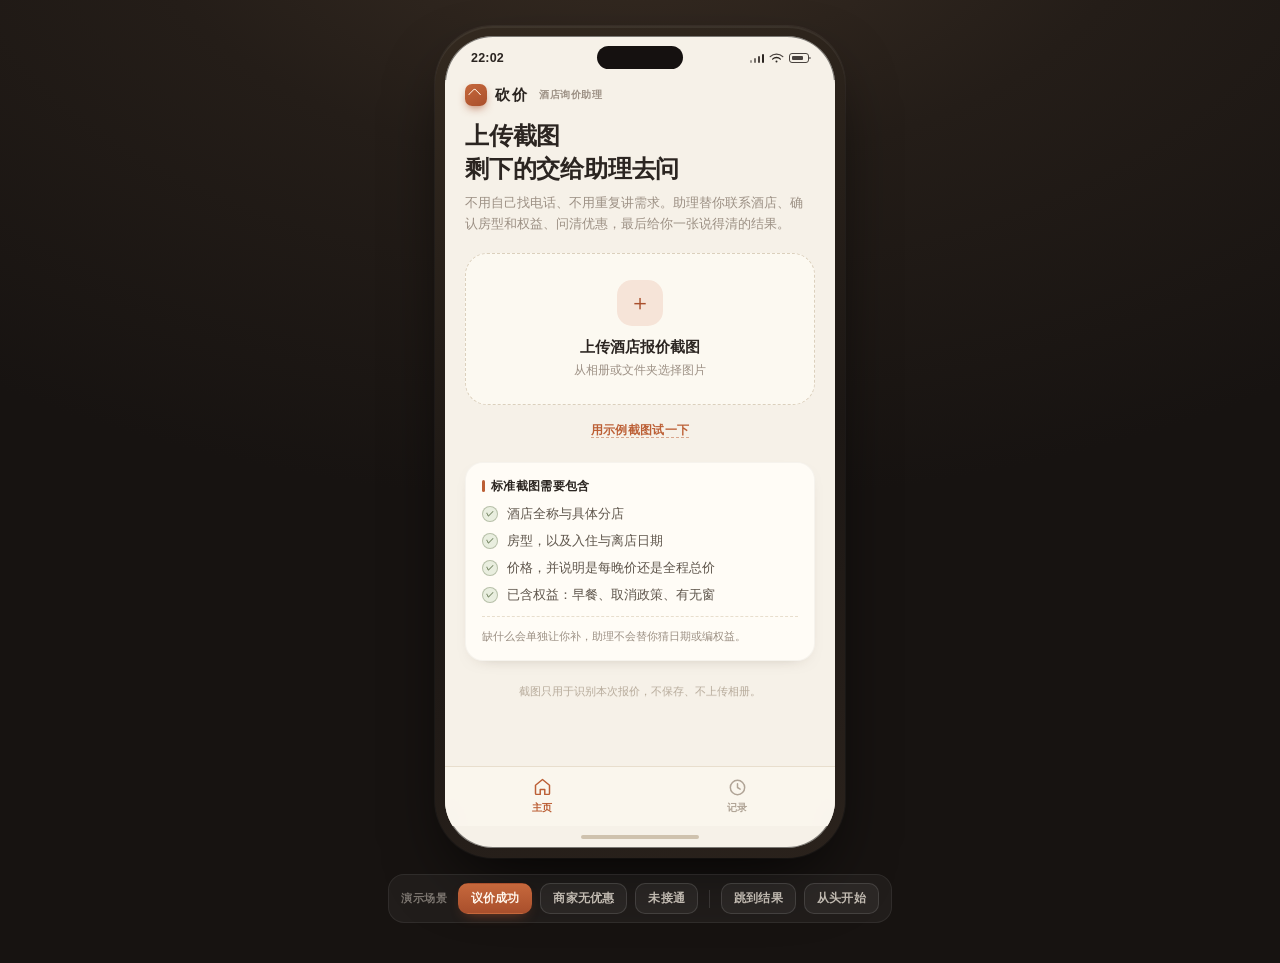
==== index.html @ 01bfa52e "砍价 · 酒店询价 Demo：单文件手机原型 - 六步流程：上传截图 → 确认询价单 → 确认需求 → 沟通进度 → 结果卡 → 下一步 - 三种结局：议价成功 / 商家无优惠 / 未接通；未接通态不" ====
<!DOCTYPE html>
<html lang="zh-CN">
<head>
<meta charset="UTF-8">
<meta name="viewport" content="width=device-width, initial-scale=1.0">
<title>砍价 · 酒店询价 Demo</title>
<meta http-equiv="refresh" content="0; url=hotel-inquiry-demo.html">
<style>
  body{margin:0;height:100vh;display:flex;align-items:center;justify-content:center;
       background:#F6F1E8;color:#2B2521;
       font-family:-apple-system,"PingFang SC","Microsoft YaHei",sans-serif}
  a{color:#BC5F35}
</style>
</head>
<body>
  <p>正在打开 <a href="hotel-inquiry-demo.html">砍价 · 酒店询价 Demo</a>…</p>
</body>
</html>
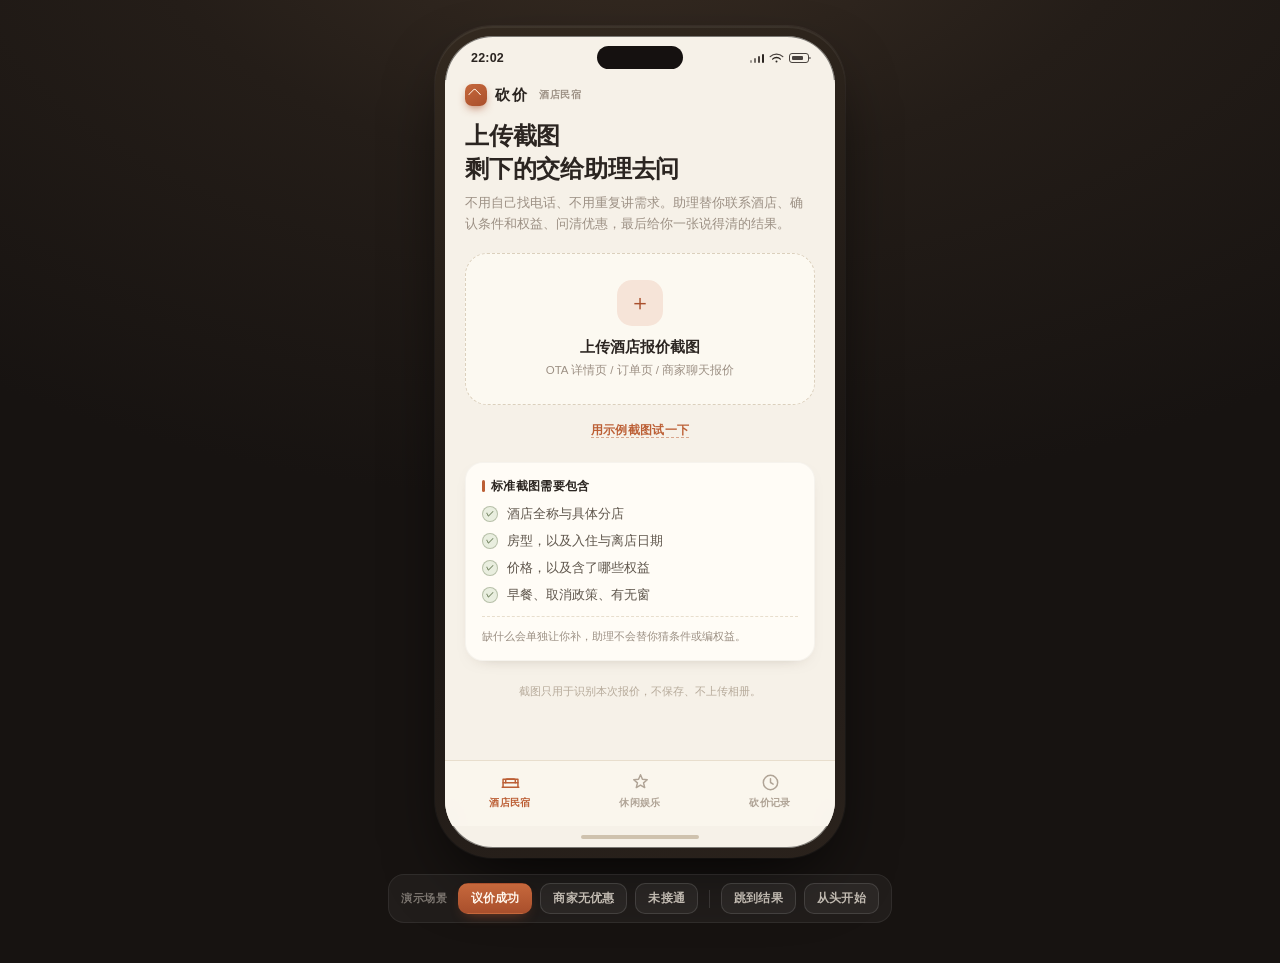
==== commit 5aabc3be: "多品类改造：一套引擎跑 9 个品类 - tab 改为 酒店民宿 / 休闲娱乐 / 砍价记录 - 休闲娱乐下设 8 个品类：KTV、按摩足疗、酒吧、健身房、   密室逃脱、剧本杀、洗浴桑拿、台球；医美因" ====
--- a/index.html
+++ b/index.html
@@ -1,18 +1,162 @@
 <!DOCTYPE html>
 <html lang="zh-CN">
 <head>
-<meta charset="UTF-8">
-<meta name="viewport" content="width=device-width, initial-scale=1.0">
-<title>砍价 · 酒店询价 Demo</title>
-<meta http-equiv="refresh" content="0; url=hotel-inquiry-demo.html">
-<style>
-  body{margin:0;height:100vh;display:flex;align-items:center;justify-content:center;
-       background:#F6F1E8;color:#2B2521;
-       font-family:-apple-system,"PingFang SC","Microsoft YaHei",sans-serif}
-  a{color:#BC5F35}
-</style>
+<meta charset="UTF-8" />
+<meta name="viewport" content="width=device-width, initial-scale=1.0, viewport-fit=cover" />
+<title>砍价 · 到店消费询价</title>
+<link rel="stylesheet" href="app.css" />
 </head>
 <body>
-  <p>正在打开 <a href="hotel-inquiry-demo.html">砍价 · 酒店询价 Demo</a>…</p>
+
+<div class="device">
+  <section class="phone">
+    <div class="island"></div>
+
+    <div class="statusbar">
+      <span id="clock">13:11</span>
+      <span class="sb-r">
+        <span class="sb-bar"><i></i><i></i><i></i><i></i></span>
+        <svg width="15" height="11" viewBox="0 0 15 11" fill="none"><path d="M7.5 9.4a1 1 0 100-2 1 1 0 000 2z" fill="#2B2521"/><path d="M3.6 6.1a5.6 5.6 0 017.8 0" stroke="#2B2521" stroke-width="1.3" stroke-linecap="round"/><path d="M1.2 3.6a9 9 0 0112.6 0" stroke="#2B2521" stroke-width="1.3" stroke-linecap="round" opacity=".85"/></svg>
+        <span class="sb-batt"></span>
+      </span>
+    </div>
+
+    <div class="viewport">
+
+      <!-- ① 首页（按品类渲染） -->
+      <div class="screen active" id="s1"><div class="body" id="homeBody"></div></div>
+
+      <!-- ② 确认询价单 -->
+      <div class="screen" id="s2">
+        <div class="nav">
+          <button class="nav-back" data-go="s1" data-dir="-1">‹</button>
+          <div class="nav-t">确认询价单</div>
+          <div class="nav-r"><b>1</b>/2</div>
+        </div>
+        <div class="body" id="confirmBody"></div>
+        <div class="footer">
+          <button class="btn btn-primary" id="btnToNeeds">下一步：确认需求</button>
+        </div>
+      </div>
+
+      <!-- ③ 确认需求 -->
+      <div class="screen" id="s3">
+        <div class="nav">
+          <button class="nav-back" data-go="s2" data-dir="-1">‹</button>
+          <div class="nav-t">确认需求</div>
+          <div class="nav-r"><b>2</b>/2</div>
+        </div>
+        <div class="body" id="needsBody"></div>
+        <div class="footer">
+          <button class="btn btn-primary" id="btnStart" disabled>开始询价</button>
+          <p class="foot-note" id="startNote">填写姓名和手机号后即可开始询价</p>
+        </div>
+      </div>
+
+      <!-- ④ 沟通进度 -->
+      <div class="screen" id="s4">
+        <div class="nav">
+          <div class="nav-t">询价进行中</div>
+          <div class="nav-r" id="progPct">1/5</div>
+        </div>
+        <div class="body">
+          <div class="prog-head">
+            <div class="prog-name" id="progName"></div>
+            <div class="prog-sub"><span id="progTel"></span>
+              <span class="wave" id="liveWave"><i></i><i></i><i></i><i></i><i></i></span>
+            </div>
+          </div>
+          <div class="callbar">
+            <div class="callbar-l"><span class="live" id="liveDot"></span><span id="callStatus">正在整理需求…</span></div>
+            <div class="callbar-r" id="callMeta">待发起</div>
+          </div>
+          <div class="steps" id="steps"></div>
+          <div class="prog-foot">
+            <div class="pf-l"><span class="pf-dot"></span>商家原话会完整保留，可展开任一步查看</div>
+            <div class="pf-r">预计 1–2 分钟</div>
+          </div>
+        </div>
+        <div class="footer">
+          <div class="fr-row">
+            <button class="btn btn-ghost btn-sm" id="btnWait" style="flex:1">等会来看</button>
+            <button class="btn btn-primary btn-sm" id="btnNotify" style="flex:1">有结果了通知我</button>
+          </div>
+          <button class="cancel-link" id="btnCancel">取消询价</button>
+        </div>
+      </div>
+
+      <!-- ⑤ 结果 -->
+      <div class="screen" id="s5">
+        <div class="nav">
+          <button class="nav-back" data-go="s6" data-dir="1">‹</button>
+          <div class="nav-t">询价结果</div>
+          <div class="nav-r" id="resTime"></div>
+        </div>
+        <div class="body" id="resultBody"></div>
+        <div class="footer" id="resultFooter"></div>
+      </div>
+
+      <!-- ⑥ 砍价记录 -->
+      <div class="screen" id="s6"><div class="body" id="recBody"></div></div>
+
+      <!-- ⑦ 休闲娱乐 · 品类列表 -->
+      <div class="screen" id="s7"><div class="body" id="catBody"></div></div>
+
+      <!-- 通知条 -->
+      <div class="push" id="push">
+        <div class="push-ic">砍</div>
+        <div class="push-main">
+          <div class="push-t">询价有结果了</div>
+          <div class="push-s" id="pushS"></div>
+        </div>
+        <div class="push-go">›</div>
+      </div>
+
+      <!-- tab bar -->
+      <div class="tabbar" id="tabbar">
+        <button class="tab on" data-tab="s1">
+          <svg viewBox="0 0 24 24"><path d="M3.5 18.5v-9h17v9"/><path d="M3.5 13.5h17"/><path d="M6.5 13.5v-3a1.5 1.5 0 011.5-1.5h8a1.5 1.5 0 011.5 1.5v3"/><path d="M2.5 18.5h19"/></svg>
+          <span>酒店民宿</span>
+        </button>
+        <button class="tab" data-tab="s7">
+          <svg viewBox="0 0 24 24"><path d="M12 3.2l2.2 5.1 5.5.5-4.2 3.6 1.3 5.4-4.8-2.9-4.8 2.9 1.3-5.4-4.2-3.6 5.5-.5z"/></svg>
+          <span>休闲娱乐</span>
+        </button>
+        <button class="tab" data-tab="s6">
+          <svg viewBox="0 0 24 24"><circle cx="12" cy="12" r="8.2"/><path d="M12 7.6V12l3 1.9"/></svg>
+          <span>砍价记录</span>
+        </button>
+      </div>
+
+    </div>
+    <div class="homebar"><span></span></div>
+  </section>
+</div>
+
+<input type="file" id="fileInput" accept="image/*" style="display:none" />
+
+<div class="ctrl">
+  <span class="lab">演示场景</span>
+  <button data-scn="win" class="on">议价成功</button>
+  <button data-scn="none">商家无优惠</button>
+  <button data-scn="fail">未接通</button>
+  <span class="sep"></span>
+  <button id="btnSkip">跳到结果</button>
+  <button id="btnReset">从头开始</button>
+</div>
+
+<div class="sheet-wrap" id="sheetWrap">
+  <div class="sheet">
+    <div class="sheet-h">
+      <div class="st" id="sheetTitle">沟通记录<small id="sheetSub"></small></div>
+      <button class="sheet-x" id="sheetClose">×</button>
+    </div>
+    <div class="sheet-b" id="sheetBody"></div>
+  </div>
+</div>
+
+<div class="toast" id="toast"></div>
+
+<script src="app.js"></script>
 </body>
 </html>
--- a/app.css
+++ b/app.css
@@ -0,0 +1,625 @@
+:root{
+    --bg:#F6F1E8;
+    --bg-2:#EFE7DA;
+    --card:#FFFCF6;
+    --card-2:#FBF6EC;
+    --ink:#2B2521;
+    --ink-2:#5F564C;
+    --muted:#9C9084;
+    --line:#E8DECD;
+    --line-2:#DBD0BD;
+    --accent:#BC5F35;
+    --accent-2:#A94F2C;
+    --accent-soft:#F6E4D8;
+    --olive:#6C7C58;
+    --olive-soft:#E9EEDF;
+    --amber:#A8792F;
+    --amber-soft:#F7EBD5;
+  }
+  *{box-sizing:border-box;-webkit-tap-highlight-color:transparent}
+  html,body{margin:0;min-height:100%}
+  body{
+    font-family:-apple-system,BlinkMacSystemFont,"PingFang SC","Hiragino Sans GB","Microsoft YaHei","Noto Sans SC",sans-serif;
+    background:radial-gradient(1100px 620px at 50% -12%, #3A2E24 0%, #241D18 46%, #171311 100%);
+    color:#EDE5DA;
+    display:flex;flex-direction:column;align-items:center;justify-content:flex-start;
+    gap:16px;padding:26px 16px 40px;
+  }
+
+  /* ---------- device ---------- */
+  .device{
+    padding:10px;border-radius:58px;
+    background:linear-gradient(160deg,#33291F,#1C1714 55%,#2A221C);
+    box-shadow:0 2px 0 rgba(255,255,255,.06) inset, 0 30px 70px -24px rgba(0,0,0,.9), 0 0 0 1px rgba(255,255,255,.05);
+    flex:0 0 auto;
+  }
+  .phone{
+    width:390px;height:812px;border-radius:48px;overflow:hidden;position:relative;
+    background:var(--bg);display:flex;flex-direction:column;
+    box-shadow:0 0 0 1px rgba(0,0,0,.5) inset;
+  }
+  .island{position:absolute;top:10px;left:50%;transform:translateX(-50%);width:86px;height:23px;border-radius:14px;background:#151110;z-index:60}
+  .statusbar{
+    height:44px;flex:0 0 44px;display:flex;align-items:center;justify-content:space-between;
+    padding:0 26px;font-size:12.5px;font-weight:600;color:var(--ink);letter-spacing:.2px;position:relative;z-index:50;
+  }
+  .sb-r{display:flex;align-items:center;gap:5px}
+  .sb-bar{display:flex;align-items:flex-end;gap:1.5px;height:9px}
+  .sb-bar i{display:block;width:2.5px;background:var(--ink);border-radius:1px}
+  .sb-bar i:nth-child(1){height:3px;opacity:.45}
+  .sb-bar i:nth-child(2){height:5px;opacity:.65}
+  .sb-bar i:nth-child(3){height:7px;opacity:.85}
+  .sb-bar i:nth-child(4){height:9px}
+  .sb-batt{width:20px;height:10px;border:1.2px solid var(--ink);border-radius:3px;position:relative;opacity:.85}
+  .sb-batt::after{content:"";position:absolute;left:1.6px;top:1.6px;bottom:1.6px;width:11px;background:var(--ink);border-radius:1px}
+  .sb-batt::before{content:"";position:absolute;right:-3px;top:3px;bottom:3px;width:2px;background:var(--ink);border-radius:0 1px 1px 0;opacity:.6}
+
+  .viewport{flex:1;position:relative;overflow:hidden}
+  .homebar{height:22px;flex:0 0 22px;display:flex;align-items:center;justify-content:center}
+  .homebar span{width:118px;height:4.5px;border-radius:3px;background:#CFC2AE}
+
+  /* ---------- screens ---------- */
+  .screen{
+    position:absolute;inset:0;display:flex;flex-direction:column;
+    opacity:0;transform:translateX(26px);pointer-events:none;
+    transition:opacity .32s ease, transform .44s cubic-bezier(.22,.61,.36,1);
+    background:var(--bg);
+  }
+  .screen.active{opacity:1;transform:none;pointer-events:auto}
+
+  .nav{flex:0 0 auto;height:48px;display:flex;align-items:center;gap:10px;padding:0 16px 0 10px}
+  .nav-back{
+    width:34px;height:34px;border-radius:12px;border:0;background:transparent;
+    font-size:20px;line-height:1;color:var(--ink-2);cursor:pointer;
+    display:flex;align-items:center;justify-content:center;padding-bottom:2px;transition:background .18s;
+  }
+  .nav-back:hover{background:var(--bg-2)}
+  .nav-t{font-size:15px;font-weight:650;color:var(--ink);letter-spacing:.2px;flex:1}
+  .nav-r{font-size:11.5px;color:var(--muted);font-weight:600;letter-spacing:.4px}
+  .nav-r b{color:var(--accent);font-weight:700}
+
+  .body{flex:1;overflow-y:auto;overflow-x:hidden;padding:2px 20px 8px;scrollbar-width:none}
+  .body::-webkit-scrollbar{display:none}
+  .footer{flex:0 0 auto;padding:10px 20px 14px;background:linear-gradient(to top,var(--bg) 72%,rgba(246,241,232,0))}
+
+  .screen.active .body > *{animation:rise .52s cubic-bezier(.22,.61,.36,1) both}
+  .screen.active .body > *:nth-child(1){animation-delay:.02s}
+  .screen.active .body > *:nth-child(2){animation-delay:.05s}
+  .screen.active .body > *:nth-child(3){animation-delay:.08s}
+  .screen.active .body > *:nth-child(4){animation-delay:.11s}
+  .screen.active .body > *:nth-child(5){animation-delay:.14s}
+  .screen.active .body > *:nth-child(6){animation-delay:.17s}
+  .screen.active .body > *:nth-child(7){animation-delay:.2s}
+  .screen.active .body > *:nth-child(8){animation-delay:.23s}
+  .screen.active .body > *:nth-child(9){animation-delay:.26s}
+  @keyframes rise{from{opacity:0;transform:translateY(10px)}to{opacity:1;transform:none}}
+
+  /* ---------- atoms ---------- */
+  .brand{display:flex;align-items:center;gap:8px;margin:2px 0 14px}
+  .brand i{width:22px;height:22px;border-radius:7px;background:linear-gradient(150deg,#C6683C,#A94F2C);display:flex;align-items:center;justify-content:center;box-shadow:0 4px 10px -3px rgba(169,79,44,.85)}
+  .brand i::after{content:"";width:8px;height:8px;border-radius:2px;border:1.6px solid #FFF3E6;border-right-color:transparent;border-bottom-color:transparent;transform:rotate(45deg) translate(-1px,1px)}
+  .brand span{font-size:15px;font-weight:800;letter-spacing:2px;color:var(--ink)}
+  .brand em{font-style:normal;font-size:10px;font-weight:700;letter-spacing:.6px;color:var(--muted);margin-left:2px}
+
+  .h1{font-size:24px;line-height:1.36;font-weight:780;letter-spacing:-.2px;margin:0 0 8px;color:var(--ink)}
+  .lead{font-size:13px;line-height:1.6;color:var(--muted);margin:0 0 18px}
+  .lead b{color:var(--ink-2);font-weight:650}
+
+  .sec-h{font-size:11.5px;font-weight:700;letter-spacing:.8px;color:var(--muted);margin:16px 0 8px;padding-left:2px}
+  .sec-h.row-h{display:flex;justify-content:space-between;align-items:baseline;padding-right:3px}
+  .sec-h.row-h em{font-style:normal;font-size:10.5px;font-weight:700;letter-spacing:.2px;color:var(--ink-2)}
+  .card{background:var(--card);border-radius:18px;padding:2px 16px;border:1px solid rgba(0,0,0,.035);box-shadow:0 6px 18px -12px rgba(60,42,26,.5)}
+  .card.flat{padding:16px;box-shadow:none;border:1px solid var(--line)}
+
+  .kv{display:flex;align-items:center;gap:12px;padding:12px 0;border-bottom:1px solid var(--line);min-height:46px}
+  .kv:last-child{border-bottom:0}
+  .kv .k{font-size:12.5px;color:var(--muted);flex:0 0 auto;width:64px}
+  .kv .v{font-size:13.5px;font-weight:600;color:var(--ink);flex:0 1 auto;margin-left:auto;text-align:right;line-height:1.45;max-width:78%}
+  .kv .v.editable{cursor:text;border-bottom:1px dashed var(--line-2);padding-bottom:1px}
+  .kv.block{flex-direction:column;align-items:stretch;gap:5px;padding:13px 0}
+  .kv.block .k{width:auto}
+  .kv.block .v{text-align:left;max-width:100%;margin-left:0;font-size:14px;line-height:1.45}
+
+  .lock{display:inline-flex;align-items:center;gap:4px;font-size:10px;font-weight:700;color:var(--muted);
+    background:var(--bg-2);padding:2px 6px;border-radius:6px;letter-spacing:.3px;vertical-align:1px;margin-left:6px}
+  .lock::before{content:"";width:6px;height:5px;border:1.2px solid currentColor;border-radius:1px}
+
+  .edit-in{
+    font:inherit;font-size:13.5px;font-weight:600;color:var(--ink);text-align:right;
+    border:0;border-bottom:1px solid var(--accent);background:var(--accent-soft);
+    border-radius:4px;padding:2px 4px;outline:none;width:100%;
+  }
+  input[type=date].edit-in{text-align:right;font-size:13px;background:#fff}
+
+  .seg{display:flex;background:var(--bg-2);border-radius:12px;padding:3px;position:relative;margin:2px 0 0}
+  .seg button{
+    flex:1;border:0;background:transparent;font-size:12.5px;font-weight:650;color:var(--muted);
+    padding:8px 0;border-radius:9px;cursor:pointer;transition:color .22s;z-index:2;position:relative;font-family:inherit;
+  }
+  .seg button.on{color:var(--ink)}
+  .seg .thumb{
+    position:absolute;top:3px;bottom:3px;left:3px;width:calc(50% - 3px);
+    background:var(--card);border-radius:9px;z-index:1;
+    box-shadow:0 2px 8px -2px rgba(60,42,26,.25);
+    transition:transform .3s cubic-bezier(.4,0,.2,1);
+  }
+
+  .pricerow{display:flex;align-items:flex-end;gap:9px;padding:2px 0 10px;flex-wrap:wrap}
+  .pricerow .big{font-size:32px;font-weight:780;letter-spacing:-1px;color:var(--ink);line-height:1}
+  .pricerow .big small{font-size:16px;font-weight:700;margin-right:1px}
+  .pricerow .old{font-size:12.5px;color:var(--muted);text-decoration:line-through;font-weight:600;padding-bottom:3px}
+  .pricerow .sub{font-size:11.5px;color:var(--muted);padding-bottom:3px;line-height:1.35}
+
+  .chips{display:flex;flex-wrap:wrap;gap:8px;padding:2px 0 4px}
+  .chip{
+    border:1px solid var(--line-2);background:var(--card);border-radius:11px;
+    padding:8px 12px;font-size:12.5px;font-weight:600;color:var(--ink-2);cursor:pointer;
+    display:flex;align-items:center;gap:6px;transition:.2s;font-family:inherit;
+  }
+  .chip .tick{width:13px;height:13px;border-radius:50%;border:1.5px solid var(--line-2);display:flex;align-items:center;justify-content:center;transition:.2s}
+  .chip .tick::after{content:"";width:6px;height:6px;border-radius:50%;background:transparent;transition:.2s}
+  .chip.on{border-color:var(--accent);background:var(--accent-soft);color:var(--accent-2)}
+  .chip.on .tick{border-color:var(--accent);background:var(--accent)}
+  .chip.on .tick::after{background:#fff}
+  .chip.soft{border-color:rgba(108,124,88,.35);background:var(--olive-soft);color:#4F5C3F;cursor:default}
+  .chip.soft .tick{border-color:var(--olive);background:var(--olive)}
+  .chip.soft .tick::after{background:#fff}
+
+  .warn{
+    border-radius:16px;background:var(--amber-soft);border:1px solid rgba(168,121,47,.22);
+    padding:13px 14px;display:flex;gap:10px;margin:12px 0 0;
+  }
+  .warn .ex{width:17px;height:17px;flex:0 0 17px;border-radius:50%;background:var(--amber);color:#fff;
+    font-size:11px;font-weight:800;display:flex;align-items:center;justify-content:center;margin-top:1px}
+  .warn .wt{font-size:12.5px;font-weight:700;color:#7C5718;line-height:1.5}
+  .warn .wb{font-size:12px;color:#8A6A34;line-height:1.6;margin-top:3px}
+
+  .btn{
+    width:100%;height:50px;border-radius:16px;border:0;cursor:pointer;
+    font-size:15px;font-weight:700;letter-spacing:.3px;font-family:inherit;
+    transition:transform .16s ease, box-shadow .22s ease, background .22s;
+  }
+  .btn:active{transform:scale(.977)}
+  .btn:disabled{background:var(--bg-2);color:#B5A896;box-shadow:none;cursor:not-allowed;transform:none}
+  .btn-primary{background:linear-gradient(180deg,#C6683C,#A94F2C);color:#FFF6EC;box-shadow:0 10px 22px -12px rgba(169,79,44,.95)}
+  .btn-ghost{background:var(--card);color:var(--ink);border:1px solid var(--line-2);box-shadow:none}
+  .btn-sm{height:44px;font-size:13.5px;border-radius:14px}
+  .foot-note{font-size:10.5px;color:var(--muted);text-align:center;line-height:1.5;margin:9px 0 0}
+
+  /* ---------- tab bar ---------- */
+  .tabbar{
+    position:absolute;left:0;right:0;bottom:0;height:66px;z-index:30;
+    display:flex;align-items:stretch;
+    background:rgba(250,246,238,.95);backdrop-filter:blur(12px);
+    border-top:1px solid var(--line);
+    transition:transform .32s cubic-bezier(.22,.61,.36,1), opacity .28s;
+  }
+  .tabbar.hide{transform:translateY(102%);opacity:0;pointer-events:none}
+  .tab{
+    flex:1;border:0;background:transparent;cursor:pointer;font-family:inherit;position:relative;
+    display:flex;flex-direction:column;align-items:center;justify-content:center;gap:3px;
+    color:#B0A496;transition:color .2s;padding-bottom:6px;
+  }
+  .tab svg{width:21px;height:21px;stroke:currentColor;fill:none;stroke-width:1.7;stroke-linecap:round;stroke-linejoin:round;transition:transform .22s}
+  .tab span{font-size:10px;font-weight:700;letter-spacing:.4px}
+  .tab.on{color:var(--accent)}
+  .tab.on svg{transform:translateY(-1px)}
+  #s1 .body{padding-bottom:80px}
+  #s6 .body{padding-bottom:80px}
+  #s7 .body{padding-bottom:80px}
+
+  /* ---------- upload / scan ---------- */
+  .upload{
+    width:100%;border:1.6px dashed var(--line-2);background:rgba(255,252,246,.7);
+    border-radius:22px;padding:26px 18px;cursor:pointer;font-family:inherit;
+    display:flex;flex-direction:column;align-items:center;gap:6px;
+    transition:.24s;position:relative;overflow:hidden;
+  }
+  .upload:hover{border-color:var(--accent);background:#FFFCF6}
+  .upload .ic{
+    width:46px;height:46px;border-radius:15px;background:var(--accent-soft);
+    display:flex;align-items:center;justify-content:center;margin-bottom:6px;
+    font-size:22px;color:var(--accent-2);font-weight:300;
+  }
+  .upload .t{font-size:14.5px;font-weight:700;color:var(--ink)}
+  .upload .s{font-size:11.5px;color:var(--muted)}
+
+  .sample-link{
+    display:block;width:100%;margin:12px 0 0;border:0;background:transparent;
+    font-family:inherit;font-size:11.5px;font-weight:600;color:var(--accent);
+    cursor:pointer;padding:6px;text-align:center;letter-spacing:.3px;
+  }
+  .sample-link u{text-decoration:none;border-bottom:1px dashed rgba(188,95,53,.5);padding-bottom:1px}
+
+  .scan-wrap{display:flex;gap:13px;align-items:stretch;margin-top:2px}
+  .shot-col{
+    width:150px;flex:0 0 150px;height:398px;border-radius:16px;overflow:hidden;position:relative;
+    background:var(--bg-2);border:1px solid var(--line);
+    box-shadow:0 14px 30px -20px rgba(60,42,26,.75);
+  }
+  .shot-col img{width:100%;height:100%;object-fit:contain;display:block}
+  .scanline{
+    position:absolute;left:0;right:0;top:0;height:46px;pointer-events:none;opacity:0;
+    background:linear-gradient(to bottom,rgba(188,95,53,0),rgba(188,95,53,.28) 62%,rgba(188,95,53,.75) 97%,transparent);
+    border-bottom:1.4px solid rgba(188,95,53,.95);
+  }
+  .scan-wrap.scanning .scanline{opacity:1;animation:scan 1.35s cubic-bezier(.55,0,.45,1) infinite}
+  @keyframes scan{0%{transform:translateY(-46px)}100%{transform:translateY(398px)}}
+
+  .fields-col{flex:1;min-width:0;display:flex;flex-direction:column;gap:7px;padding-top:2px}
+  .frow{
+    background:var(--card);border:1px solid var(--line);border-radius:11px;padding:8px 10px;
+    opacity:0;transform:translateY(6px);
+  }
+  .fields-col.show .frow{animation:fup .42s cubic-bezier(.22,.61,.36,1) both}
+  .fields-col.show .frow:nth-child(1){animation-delay:.08s}
+  .fields-col.show .frow:nth-child(2){animation-delay:.34s}
+  .fields-col.show .frow:nth-child(3){animation-delay:.6s}
+  .fields-col.show .frow:nth-child(4){animation-delay:.86s}
+  .fields-col.show .frow:nth-child(5){animation-delay:1.12s}
+  .fields-col.show .frow:nth-child(6){animation-delay:1.38s}
+  @keyframes fup{to{opacity:1;transform:none}}
+  .frow .fk{font-size:9.5px;color:var(--muted);font-weight:700;letter-spacing:.5px;display:flex;align-items:center;gap:4px}
+  .frow .fk::before{content:"";width:4px;height:4px;border-radius:50%;background:var(--olive);flex:0 0 4px}
+  .frow .fv{font-size:11.5px;font-weight:650;color:var(--ink);line-height:1.4;margin-top:3px;
+    display:-webkit-box;-webkit-line-clamp:2;-webkit-box-orient:vertical;overflow:hidden}
+  .scan-tip{font-size:11px;color:var(--accent-2);font-weight:700;text-align:center;margin-top:13px;letter-spacing:.2px}
+
+  .hint-card{background:var(--card);border-radius:18px;padding:15px 16px;border:1px solid rgba(0,0,0,.035);margin-top:18px;box-shadow:0 6px 18px -14px rgba(60,42,26,.5)}
+  .hint-h{font-size:12px;font-weight:700;color:var(--ink);letter-spacing:.3px;margin-bottom:10px;display:flex;align-items:center;gap:6px}
+  .hint-h::before{content:"";width:3px;height:12px;border-radius:2px;background:var(--accent)}
+  .hint-list{list-style:none;margin:0;padding:0;display:flex;flex-direction:column;gap:9px}
+  .hint-list li{font-size:12.5px;color:var(--ink-2);line-height:1.45;display:flex;gap:9px;align-items:flex-start}
+  .hint-list li::before{
+    content:"✓";font-size:8px;font-weight:800;color:var(--olive);line-height:1;
+    width:14px;height:14px;flex:0 0 14px;border-radius:50%;margin-top:1px;
+    background:var(--olive-soft);border:1px solid rgba(108,124,88,.4);
+    display:flex;align-items:center;justify-content:center;
+  }
+  .hint-f{font-size:11px;color:var(--muted);line-height:1.55;margin-top:12px;padding-top:11px;border-top:1px dashed var(--line)}
+
+  .home-foot{font-size:10.5px;color:#B6AA9A;text-align:center;line-height:1.6;margin:22px 0 6px}
+
+  /* ---------- source strip ---------- */
+  .rl-name{font-size:14.5px;font-weight:750;color:var(--ink);line-height:1.4}
+  .rl-spec{font-size:11.5px;color:var(--muted);margin-top:5px;line-height:1.55}
+  .src-strip{display:flex;align-items:center;gap:11px;background:var(--card);border:1px solid var(--line);
+    border-radius:14px;padding:9px 11px;margin:4px 0 2px}
+  .src-strip img{width:38px;height:52px;object-fit:cover;object-position:top;border-radius:7px;border:1px solid var(--line-2);flex:0 0 38px;background:var(--bg-2)}
+  .ss-main{flex:1;min-width:0}
+  .ss-t{font-size:11.5px;font-weight:700;color:var(--ink);line-height:1.4}
+  .ss-s{font-size:10.5px;color:var(--muted);margin-top:2px;line-height:1.4}
+  .ss-btn{border:1px solid var(--line-2);background:transparent;border-radius:8px;padding:5px 8px;
+    font-family:inherit;font-size:10.5px;font-weight:650;color:var(--ink-2);cursor:pointer;white-space:nowrap}
+  .ss-btn:hover{border-color:var(--accent);color:var(--accent)}
+
+  /* ---------- s3 ---------- */
+  .room-lock{background:var(--card);border:1px solid var(--line);border-radius:16px;padding:13px 14px}
+  .room-lock .rl-t{font-size:14px;font-weight:750;color:var(--ink);display:flex;align-items:center}
+  .room-lock .rl-s{font-size:11.5px;color:var(--muted);margin-top:6px;line-height:1.55}
+  .room-lock .rl-n{font-size:10.5px;color:#A08F79;margin-top:9px;padding-top:9px;border-top:1px dashed var(--line);line-height:1.55}
+
+  .note-box{width:100%;border:1px solid var(--line);background:var(--card);border-radius:14px;padding:11px 12px;
+    font-family:inherit;font-size:12.5px;color:var(--ink);resize:none;outline:none;line-height:1.6}
+  .note-box::placeholder{color:#BAAE9E}
+
+  .sumline{
+    display:flex;align-items:flex-start;gap:8px;background:var(--olive-soft);border-radius:13px;
+    padding:11px 13px;margin-top:14px;font-size:12px;font-weight:600;color:#4F5C3F;line-height:1.55;
+  }
+  .sumline::before{content:"";width:6px;height:6px;border-radius:50%;background:var(--olive);flex:0 0 6px;margin-top:5px}
+
+  /* ---------- 联系人 ---------- */
+  .contact-row{display:flex;align-items:center;gap:12px;padding:13px 0;border-bottom:1px solid var(--line)}
+  .contact-row:last-child{border-bottom:0}
+  .contact-row .ck{font-size:12.5px;color:var(--muted);flex:0 0 54px}
+  .contact-row input{flex:1;border:0;background:transparent;font-family:inherit;font-size:14px;font-weight:600;
+    color:var(--ink);text-align:right;outline:none;padding:2px 0;min-width:0}
+  .contact-row input::placeholder{color:#C6BAA9;font-weight:500;font-size:13px}
+  .contact-tip{font-size:10.5px;color:var(--muted);line-height:1.65;margin-top:10px;padding-top:10px;border-top:1px dashed var(--line)}
+
+  /* ---------- s4 ---------- */
+  .prog-head{padding:6px 0 14px}
+  .prog-name{font-size:16px;font-weight:750;color:var(--ink);letter-spacing:-.2px;line-height:1.4}
+  .prog-sub{font-size:11.5px;color:var(--muted);margin-top:5px;display:flex;align-items:center;gap:7px}
+  .wave{display:none;align-items:flex-end;gap:2px;height:11px;margin-left:2px}
+  .wave.on{display:inline-flex}
+  .wave i{display:block;width:2px;height:4px;border-radius:1px;background:var(--accent);animation:wv .9s ease-in-out infinite}
+  .wave i:nth-child(2){animation-delay:.15s}.wave i:nth-child(3){animation-delay:.3s}
+  .wave i:nth-child(4){animation-delay:.45s}.wave i:nth-child(5){animation-delay:.6s}
+  @keyframes wv{0%,100%{height:3px;opacity:.55}50%{height:11px;opacity:1}}
+  #s4 .nav{padding-left:19px}
+
+  .callbar{
+    display:flex;align-items:center;justify-content:space-between;border-radius:15px;
+    background:var(--card);border:1px solid var(--line);padding:11px 14px;margin-bottom:16px;
+  }
+  .callbar-l{display:flex;align-items:center;gap:8px;font-size:12.5px;font-weight:650;color:var(--ink)}
+  .live{width:7px;height:7px;border-radius:50%;background:var(--accent);position:relative;flex:0 0 7px}
+  .live::after{content:"";position:absolute;inset:-4px;border-radius:50%;border:1.5px solid var(--accent);opacity:.5;animation:pulse 1.6s ease-out infinite}
+  @keyframes pulse{0%{transform:scale(.6);opacity:.7}100%{transform:scale(1.55);opacity:0}}
+  .callbar-r{font-size:12.5px;font-weight:700;color:var(--ink-2);letter-spacing:.6px}
+
+  .steps{position:relative}
+  .step{display:flex;gap:12px;position:relative}
+  .rail{width:20px;flex:0 0 20px;display:flex;flex-direction:column;align-items:center;padding-top:2px}
+  .dot{
+    width:20px;height:20px;border-radius:50%;border:1.5px solid var(--line-2);background:var(--bg);
+    display:flex;align-items:center;justify-content:center;position:relative;z-index:2;transition:.3s;
+    font-size:10px;font-weight:800;color:transparent;
+  }
+  .line{flex:1;width:1.5px;background:var(--line-2);margin:3px 0;transition:.3s;min-height:14px}
+  .step:last-child .line{display:none}
+  .step-main{flex:1;padding-bottom:16px;min-width:0}
+  .step-top{display:flex;align-items:center;gap:8px;min-height:20px}
+  .step-t{font-size:13.5px;font-weight:650;color:var(--muted);transition:.25s;letter-spacing:.1px}
+  .step-st{font-size:10.5px;color:var(--muted);margin-left:auto;font-weight:600;letter-spacing:.2px;white-space:nowrap}
+  .step-sub{font-size:11.5px;color:var(--muted);line-height:1.5;margin-top:3px;opacity:0;transform:translateY(-3px);transition:.3s;max-height:0;overflow:hidden}
+  .step-more{
+    border:0;background:transparent;padding:4px 0 0;font-size:11px;color:var(--accent);
+    font-weight:650;cursor:pointer;font-family:inherit;display:none;align-items:center;gap:3px;
+  }
+  .step-more::after{content:"›";display:inline-block;transition:transform .25s;font-size:13px;line-height:1}
+  .step.open .step-more::after{transform:rotate(90deg)}
+  .talk{max-height:0;overflow:hidden;transition:max-height .45s cubic-bezier(.4,0,.2,1),opacity .3s;opacity:0;margin-top:0}
+  .step.open .talk{max-height:900px;opacity:1;margin-top:9px}
+  .talk-in{display:flex;flex-direction:column;gap:7px;padding:2px 0 4px}
+  .bub{max-width:88%;border-radius:13px;padding:8px 11px;font-size:11.8px;line-height:1.55;position:relative}
+  .bub .bt{font-size:9.5px;opacity:.55;margin-bottom:2px;letter-spacing:.3px;font-weight:600}
+  .bub.mer{background:var(--bg-2);color:var(--ink);border:1px solid var(--line);align-self:flex-start;border-bottom-left-radius:5px}
+  .bub.ai{background:var(--accent-soft);color:#7B3E23;align-self:flex-end;border-bottom-right-radius:5px}
+  .bub.ai .bt{color:#A7633F;opacity:.85}
+  .bub.sys{background:transparent;border:1px dashed var(--line-2);color:var(--muted);
+    align-self:center;font-size:10.5px;text-align:center;max-width:100%;border-radius:9px;padding:5px 10px}
+
+  .step.is-run .dot{border-color:var(--accent);box-shadow:0 0 0 4px rgba(188,95,53,.13)}
+  .step.is-run .dot::after{content:"";width:7px;height:7px;border-radius:50%;background:var(--accent);animation:blink 1.1s ease-in-out infinite}
+  @keyframes blink{0%,100%{opacity:.35;transform:scale(.8)}50%{opacity:1;transform:scale(1)}}
+  .step.is-run .step-t{color:var(--ink)}
+  .step.is-run .step-sub{opacity:1;transform:none;max-height:40px}
+  .step.is-done .dot{background:var(--olive);border-color:var(--olive);color:#fff}
+  .step.is-done .dot::after{content:"✓"}
+  .step.is-done .step-t{color:var(--ink)}
+  .step.is-done .line{background:rgba(108,124,88,.55)}
+  .step.is-done .step-sub{opacity:1;transform:none;max-height:40px}
+  .step.is-done .step-st{color:var(--olive)}
+  .step.is-fail .dot{background:var(--amber);border-color:var(--amber);color:#fff}
+  .step.is-fail .dot::after{content:"!"}
+  .step.is-fail .step-t{color:var(--ink)}
+  .step.is-fail .step-st{color:var(--amber)}
+  .step.is-fail .step-sub{opacity:1;transform:none;max-height:40px}
+  .step.is-skip .dot{border-style:dashed}
+  .step.is-skip .step-t{color:#BFB4A4}
+  .step.is-skip .step-st{color:#C6BBAB}
+  .step-more.show{display:flex}
+
+  .prog-foot{margin-top:8px;padding-top:14px;border-top:1px dashed var(--line-2);
+    display:flex;align-items:center;justify-content:space-between;gap:10px}
+  .pf-l{font-size:10.5px;color:var(--muted);line-height:1.5;display:flex;align-items:center;gap:6px}
+  .pf-dot{width:4px;height:4px;border-radius:50%;background:var(--line-2);flex:0 0 4px}
+  .pf-r{font-size:10.5px;color:var(--muted);font-weight:650;white-space:nowrap;background:var(--bg-2);padding:4px 9px;border-radius:8px}
+
+  .cancel-link{
+    display:block;margin:4px auto 0;border:0;background:transparent;color:var(--muted);
+    font-size:12.5px;font-weight:600;cursor:pointer;font-family:inherit;padding:8px 14px;border-radius:10px;transition:.2s;
+  }
+  .cancel-link:hover{background:var(--bg-2);color:var(--accent)}
+  .cancel-link.armed{color:var(--accent-2);background:var(--accent-soft)}
+
+  /* ---------- s5 ---------- */
+  .hero{
+    border-radius:22px;padding:18px 18px 16px;position:relative;overflow:hidden;
+    background:linear-gradient(165deg,#FFFBF4,#F8EFE1);border:1px solid var(--line);
+    box-shadow:0 16px 34px -22px rgba(60,42,26,.55);
+  }
+  .hero::after{content:"";position:absolute;right:-40px;top:-50px;width:150px;height:150px;border-radius:50%;
+    background:radial-gradient(circle,rgba(188,95,53,.14),transparent 70%)}
+  .pill{display:inline-flex;align-items:center;gap:5px;font-size:11px;font-weight:700;letter-spacing:.4px;
+    padding:5px 10px;border-radius:8px;position:relative;z-index:2}
+  .pill::before{content:"";width:5px;height:5px;border-radius:50%;background:currentColor}
+  .pill.ok{background:#EFEDDE;color:#6C7C58}
+  .pill.neu{background:var(--bg-2);color:#7A6E60}
+  .pill.warn{background:var(--amber-soft);color:#8A6520}
+  .hero-h{font-size:19px;font-weight:780;color:var(--ink);margin:12px 0 0;letter-spacing:-.2px;position:relative;z-index:2;line-height:1.4}
+  .hero-price{display:flex;align-items:baseline;gap:9px;margin-top:10px;position:relative;z-index:2;flex-wrap:wrap}
+  .hero-price .n{font-size:38px;font-weight:800;letter-spacing:-1.6px;line-height:1;color:var(--ink)}
+  .hero-price .n small{font-size:19px;font-weight:700}
+  .hero-price .old{font-size:14px;color:var(--muted);text-decoration:line-through;font-weight:600}
+  .hero-price .tag{font-size:11px;font-weight:700;color:var(--accent-2);background:var(--accent-soft);padding:3px 8px;border-radius:7px;letter-spacing:.3px}
+  .hero-note{font-size:11.5px;color:var(--muted);margin-top:9px;line-height:1.6;position:relative;z-index:2}
+  .hero-note b{color:var(--ink-2);font-weight:650}
+
+  .row{padding:11px 0;border-bottom:1px solid var(--line);display:flex;gap:13px;align-items:flex-start}
+  .row:last-child{border-bottom:0}
+  .row .rk{font-size:11.5px;color:var(--muted);flex:0 0 62px;line-height:1.6;padding-top:1px}
+  .row .rv{font-size:12.5px;font-weight:600;color:var(--ink);flex:1;line-height:1.55;text-align:right}
+  .row .rv.strong{color:var(--accent-2)}
+  .row .rv.dt{text-align:left;padding-left:14px;position:relative}
+  .row .rv.dt::before{content:"";position:absolute;left:0;top:7px;width:5px;height:5px;border-radius:50%;background:var(--olive)}
+
+  .disc{font-size:10.5px;color:var(--muted);line-height:1.65;margin:14px 0 0;padding:11px 13px;
+    background:var(--card-2);border-radius:12px;border:1px solid var(--line);text-align:center}
+
+  .next-h{font-size:11.5px;font-weight:700;letter-spacing:.8px;color:var(--muted);margin:18px 0 10px;padding-left:2px}
+  .next-grid{display:flex;flex-direction:column;gap:9px}
+
+  /* ---------- s6 ---------- */
+  .rec-head{display:flex;align-items:baseline;justify-content:space-between;margin:2px 0 14px}
+  .rec-head h1{font-size:21px;font-weight:780;color:var(--ink);margin:0;letter-spacing:-.2px}
+  .rec-head span{font-size:11px;color:var(--muted);font-weight:600}
+  .rec{
+    background:var(--card);border:1px solid rgba(0,0,0,.035);border-radius:17px;padding:14px 15px;
+    margin-bottom:10px;cursor:pointer;transition:.2s;box-shadow:0 6px 18px -14px rgba(60,42,26,.6);
+  }
+  .rec:hover{transform:translateY(-1px);box-shadow:0 12px 26px -16px rgba(60,42,26,.7)}
+  .rec-top{display:flex;align-items:flex-start;gap:9px}
+  .rec-h{flex:1;font-size:13.5px;font-weight:700;color:var(--ink);line-height:1.45;
+    display:-webkit-box;-webkit-line-clamp:2;-webkit-box-orient:vertical;overflow:hidden}
+  .rec-pill{flex:0 0 auto;font-size:10px;font-weight:700;padding:3px 7px;border-radius:6px;letter-spacing:.2px;margin-top:1px}
+  .rec-pill.ok{background:#EFEDDE;color:#5F7050}
+  .rec-pill.neu{background:var(--bg-2);color:#7A6E60}
+  .rec-pill.warn{background:var(--amber-soft);color:#8A6520}
+  .rec-pill.run{background:var(--accent-soft);color:var(--accent-2);display:inline-flex;align-items:center;gap:5px}
+  .rec-pill.run::before{content:"";width:5px;height:5px;border-radius:50%;background:currentColor;animation:blink 1.1s ease-in-out infinite}
+  .rec-price.run-t{font-size:11.5px;font-weight:650;color:var(--accent-2);letter-spacing:0;max-width:190px;
+    white-space:nowrap;overflow:hidden;text-overflow:ellipsis}
+
+  /* ---------- 通知条 ---------- */
+  .push{
+    position:absolute;left:10px;right:10px;top:8px;z-index:70;
+    display:flex;align-items:center;gap:10px;
+    background:rgba(255,252,246,.97);backdrop-filter:blur(14px);
+    border:1px solid var(--line);border-radius:16px;padding:11px 12px;
+    box-shadow:0 16px 34px -14px rgba(60,42,26,.5);
+    transform:translateY(-150%);opacity:0;pointer-events:none;cursor:pointer;
+    transition:transform .46s cubic-bezier(.22,.61,.36,1), opacity .3s;
+  }
+  .push.on{transform:none;opacity:1;pointer-events:auto}
+  .push-ic{width:30px;height:30px;border-radius:9px;flex:0 0 30px;
+    background:linear-gradient(150deg,#C6683C,#A94F2C);color:#FFF3E6;
+    font-size:13px;font-weight:800;display:flex;align-items:center;justify-content:center}
+  .push-main{flex:1;min-width:0}
+  .push-t{font-size:12px;font-weight:750;color:var(--ink)}
+  .push-s{font-size:10.5px;color:var(--muted);margin-top:2px;line-height:1.4;
+    white-space:nowrap;overflow:hidden;text-overflow:ellipsis}
+  .push-go{font-size:17px;color:var(--muted);padding-right:2px}
+
+  .fr-row{display:flex;gap:9px;margin-bottom:2px}
+  .rec-meta{font-size:11.5px;color:var(--muted);margin-top:6px;line-height:1.5}
+  .rec-bottom{display:flex;align-items:baseline;justify-content:space-between;margin-top:10px;padding-top:10px;border-top:1px dashed var(--line)}
+  .rec-price{font-size:15px;font-weight:800;color:var(--ink);letter-spacing:-.3px}
+  .rec-price small{font-size:10.5px;font-weight:600;color:var(--muted);margin-left:4px;letter-spacing:0}
+  .rec-time{font-size:10.5px;color:var(--muted);font-weight:600}
+  .empty{text-align:center;padding:60px 20px}
+  .empty .e1{font-size:14px;font-weight:700;color:var(--ink-2)}
+  .empty .e2{font-size:12px;color:var(--muted);margin-top:7px;line-height:1.7}
+
+  /* ---------- sheet ---------- */
+  .sheet-wrap{position:fixed;inset:0;z-index:200;display:none;align-items:center;justify-content:center;
+    background:rgba(23,19,16,.62);backdrop-filter:blur(4px);padding:20px}
+  .sheet-wrap.on{display:flex;animation:fadeIn .22s ease}
+  @keyframes fadeIn{from{opacity:0}to{opacity:1}}
+  .sheet{width:390px;max-height:640px;background:var(--bg);border-radius:26px;overflow:hidden;
+    display:flex;flex-direction:column;box-shadow:0 30px 70px -20px rgba(0,0,0,.7);
+    animation:pop .3s cubic-bezier(.22,.61,.36,1)}
+  @keyframes pop{from{opacity:0;transform:translateY(16px) scale(.98)}to{opacity:1;transform:none}}
+  .sheet-h{display:flex;align-items:center;gap:10px;padding:16px 18px 12px;border-bottom:1px solid var(--line)}
+  .sheet-h .st{font-size:14px;font-weight:700;color:var(--ink);flex:1}
+  .sheet-h .st small{display:block;font-size:10.5px;color:var(--muted);font-weight:600;margin-top:2px;letter-spacing:.2px}
+  .sheet-x{border:0;background:var(--bg-2);width:28px;height:28px;border-radius:50%;cursor:pointer;
+    font-size:16px;color:var(--ink-2);line-height:1;display:flex;align-items:center;justify-content:center}
+  .sheet-b{overflow-y:auto;padding:16px 18px 20px;flex:1;scrollbar-width:none}
+  .sheet-b::-webkit-scrollbar{display:none}
+
+  .share-card{background:linear-gradient(165deg,#FFFBF4,#F7EDDF);border:1px solid var(--line);border-radius:18px;padding:16px;margin-bottom:16px}
+  .share-card .sc-brand{font-size:10px;font-weight:700;letter-spacing:1.4px;color:var(--muted);margin-bottom:9px}
+  .share-card .sc-h{font-size:15px;font-weight:750;color:var(--ink);line-height:1.4}
+  .share-card .sc-p{font-size:22px;font-weight:800;color:var(--accent-2);letter-spacing:-.8px;margin-top:7px}
+  .share-card .sc-m{font-size:11px;color:var(--muted);margin-top:6px;line-height:1.55}
+  .share-acts{display:flex;flex-direction:column;gap:8px}
+  .share-act{display:flex;align-items:center;gap:11px;padding:13px 14px;border-radius:14px;background:var(--card);
+    border:1px solid var(--line);cursor:pointer;font-family:inherit;font-size:13px;font-weight:650;color:var(--ink);transition:.18s}
+  .share-act:hover{border-color:var(--accent);background:#FFF8F0}
+  .share-act .si{width:26px;height:26px;border-radius:9px;background:var(--bg-2);display:flex;align-items:center;justify-content:center;font-size:12px;color:var(--ink-2);font-weight:800}
+
+  /* ---------- 通知方式选择 ---------- */
+  .phone-chip{display:flex;align-items:center;justify-content:space-between;gap:10px;
+    background:var(--bg-2);border-radius:12px;padding:11px 13px;margin-bottom:14px;
+    font-size:11.5px;color:var(--muted);font-weight:650}
+  .phone-chip b{font-size:14px;letter-spacing:.6px;color:var(--ink);font-variant-numeric:tabular-nums}
+  .opt{display:flex;align-items:center;gap:11px;padding:13px 14px;border-radius:14px;
+    border:1.4px solid var(--line);background:var(--card);cursor:pointer;margin-bottom:9px;transition:.2s}
+  .opt.on{border-color:var(--accent);background:#FFF8F0}
+  .opt-radio{width:18px;height:18px;border-radius:50%;border:1.5px solid var(--line-2);flex:0 0 18px;position:relative;transition:.2s}
+  .opt.on .opt-radio{border-color:var(--accent)}
+  .opt.on .opt-radio::after{content:"";position:absolute;inset:3.5px;border-radius:50%;background:var(--accent)}
+  .opt-main{flex:1;min-width:0}
+  .opt-t{font-size:13px;font-weight:700;color:var(--ink);display:flex;align-items:center;gap:6px}
+  .opt-t em{font-style:normal;font-size:9.5px;font-weight:800;color:var(--accent-2);
+    background:var(--accent-soft);padding:2px 5px;border-radius:4px;letter-spacing:.3px}
+  .opt-s{font-size:11px;color:var(--muted);margin-top:3px;line-height:1.45}
+
+  /* ---------- control bar ---------- */
+  .ctrl{display:flex;align-items:center;gap:8px;flex-wrap:wrap;justify-content:center;
+    padding:8px 12px;border-radius:16px;background:rgba(255,255,255,.045);
+    border:1px solid rgba(255,255,255,.07);max-width:600px}
+  .ctrl .lab{font-size:11px;color:rgba(237,229,218,.45);letter-spacing:.6px;font-weight:600;margin-right:2px}
+  .ctrl button{border:1px solid rgba(255,255,255,.12);background:rgba(255,255,255,.05);color:rgba(237,229,218,.78);
+    font-size:11.5px;font-weight:650;padding:7px 12px;border-radius:10px;cursor:pointer;font-family:inherit;
+    transition:.18s;letter-spacing:.2px}
+  .ctrl button:hover{background:rgba(255,255,255,.11);color:#fff}
+  .ctrl button.on{background:linear-gradient(180deg,#C6683C,#A94F2C);border-color:transparent;color:#FFF6EC;
+    box-shadow:0 6px 14px -8px rgba(169,79,44,.9)}
+  .ctrl .sep{width:1px;height:18px;background:rgba(255,255,255,.12);margin:0 3px}
+
+  .toast{position:fixed;left:50%;bottom:44px;transform:translate(-50%,14px);z-index:400;
+    background:rgba(32,26,22,.94);color:#F6EFE4;font-size:12.5px;font-weight:600;
+    padding:11px 18px;border-radius:12px;opacity:0;pointer-events:none;transition:.28s;
+    box-shadow:0 14px 30px -14px rgba(0,0,0,.8);white-space:nowrap}
+  .toast.on{opacity:1;transform:translate(-50%,0)}
+
+  /* ================= 品类列表 ================= */
+  .catgrid{display:grid;grid-template-columns:1fr 1fr;gap:10px;margin-top:4px}
+  .cat{
+    background:var(--card);border:1px solid rgba(0,0,0,.04);border-radius:18px;
+    padding:13px 13px 12px;cursor:pointer;transition:.2s;position:relative;
+    box-shadow:0 6px 18px -14px rgba(60,42,26,.6);
+    display:flex;flex-direction:column;gap:9px;min-height:104px;
+  }
+  .cat:hover{transform:translateY(-2px);box-shadow:0 14px 28px -18px rgba(60,42,26,.8);border-color:rgba(188,95,53,.3)}
+  .cat .ci{
+    width:34px;height:34px;border-radius:11px;background:var(--accent-soft);
+    display:flex;align-items:center;justify-content:center;color:var(--accent-2);
+  }
+  .cat .ci svg{width:18px;height:18px;stroke:currentColor;fill:none;stroke-width:1.7;stroke-linecap:round;stroke-linejoin:round}
+  .cat .cn{font-size:13.5px;font-weight:750;color:var(--ink);letter-spacing:-.1px;line-height:1.3}
+  .cat .cu{font-size:10.5px;color:var(--muted);font-weight:600;margin-top:auto;line-height:1.4}
+  .cat .cu b{color:var(--ink-2);font-weight:700}
+
+  /* ================= 字段可编辑 / 增删 ================= */
+  .kv .k.editable{cursor:text;border-bottom:1px dashed transparent}
+  .kv .k.editable:hover{border-bottom-color:var(--line-2);color:var(--ink-2)}
+  .kf-del{
+    position:absolute;right:-6px;top:50%;transform:translateY(-50%);
+    width:22px;height:22px;border-radius:50%;border:0;background:transparent;
+    color:#D8CCBC;font-size:15px;line-height:1;cursor:pointer;display:flex;
+    align-items:center;justify-content:center;
+  }
+  .kv{position:relative}
+  .kv:hover .kf-del{color:var(--accent)}
+  .kf-del:hover{background:var(--bg-2);color:var(--accent)}
+  .addfield{
+    width:100%;margin-top:10px;border:1.4px dashed var(--line-2);background:transparent;
+    border-radius:13px;padding:10px;font-family:inherit;font-size:12px;font-weight:650;
+    color:var(--muted);cursor:pointer;transition:.2s;letter-spacing:.3px;
+  }
+  .addfield:hover{border-color:var(--accent);color:var(--accent)}
+  .req-dot{display:inline-block;width:4px;height:4px;border-radius:50%;background:var(--accent);margin-left:4px;vertical-align:3px}
+
+  /* ================= 价格（只显示总价） ================= */
+  .pricebox{display:flex;align-items:flex-end;gap:10px;padding:2px 0 4px;flex-wrap:wrap}
+  .pricebox .amt{font-size:32px;font-weight:780;letter-spacing:-1px;color:var(--ink);line-height:1;cursor:text}
+  .pricebox .amt small{font-size:16px;font-weight:700;margin-right:1px}
+  .pricebox .per{font-size:11.5px;color:var(--muted);font-weight:650;padding-bottom:4px}
+  .pricebox .was{font-size:12px;color:var(--muted);text-decoration:line-through;font-weight:600;padding-bottom:4px}
+
+  /* ================= 记录卡品类标签 ================= */
+  .rec-cat{display:inline-flex;align-items:center;font-size:9.5px;font-weight:750;letter-spacing:.3px;
+    padding:2px 6px;border-radius:5px;background:var(--bg-2);color:#7A6E60;margin-right:6px;vertical-align:1px}
+
+  /* ================= 小屏：去掉手机外框，铺满 ================= */
+  @media (max-width: 460px){
+    body{padding:0;gap:0;justify-content:flex-start;background:var(--bg)}
+    .device{padding:0;border-radius:0;background:transparent;box-shadow:none;width:100%}
+    .phone{width:100%;height:100dvh;border-radius:0;box-shadow:none}
+    .island{display:none}
+    .statusbar{display:none}
+    .screen{padding-top:env(safe-area-inset-top)}
+    .viewport{border-radius:0}
+    .homebar{display:none}
+    .tabbar{height:56px;padding-bottom:env(safe-area-inset-bottom)}
+    #s1 .body,#s6 .body,#s7 .body{padding-bottom:70px}
+    .ctrl{margin-top:10px;margin-bottom:20px}
+    .push{top:6px}
+  }
+
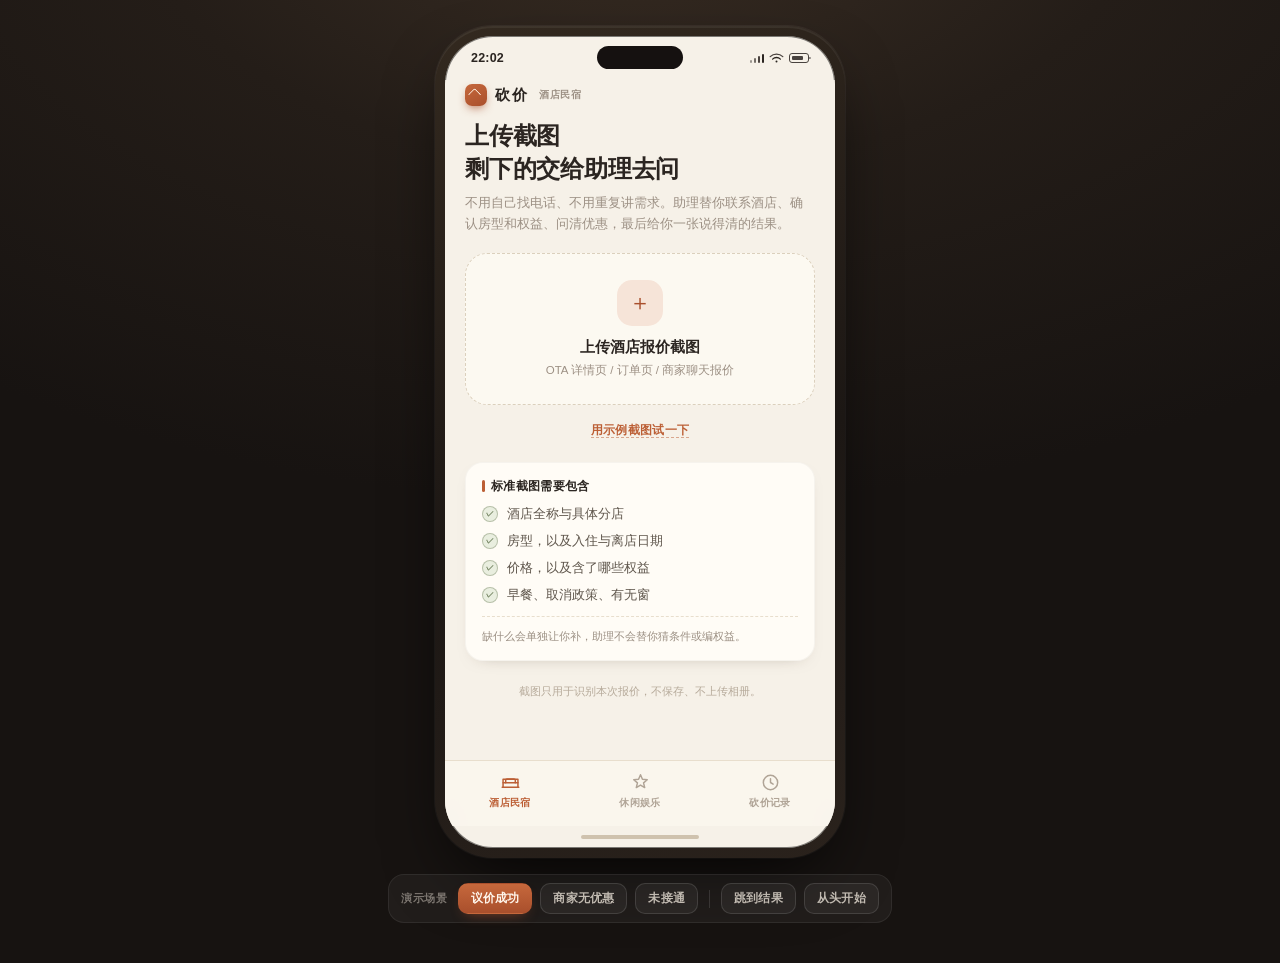
==== commit dbbeade9: "简化询价流程：去掉条件选择、联系人与品类前置 - 确认需求页去掉条件多选，只剩询价摘要 + 备注 + 联系人 - 姓名手机号只在首次询价时填写，之后存本机自动带出，可修改 - 休闲娱乐不再先选品类：进" ====
--- a/index.html
+++ b/index.html
@@ -99,9 +99,6 @@
       <!-- ⑥ 砍价记录 -->
       <div class="screen" id="s6"><div class="body" id="recBody"></div></div>
 
-      <!-- ⑦ 休闲娱乐 · 品类列表 -->
-      <div class="screen" id="s7"><div class="body" id="catBody"></div></div>
-
       <!-- 通知条 -->
       <div class="push" id="push">
         <div class="push-ic">砍</div>
@@ -114,15 +111,15 @@
 
       <!-- tab bar -->
       <div class="tabbar" id="tabbar">
-        <button class="tab on" data-tab="s1">
+        <button class="tab on" data-tab="hotel">
           <svg viewBox="0 0 24 24"><path d="M3.5 18.5v-9h17v9"/><path d="M3.5 13.5h17"/><path d="M6.5 13.5v-3a1.5 1.5 0 011.5-1.5h8a1.5 1.5 0 011.5 1.5v3"/><path d="M2.5 18.5h19"/></svg>
           <span>酒店民宿</span>
         </button>
-        <button class="tab" data-tab="s7">
+        <button class="tab" data-tab="leisure">
           <svg viewBox="0 0 24 24"><path d="M12 3.2l2.2 5.1 5.5.5-4.2 3.6 1.3 5.4-4.8-2.9-4.8 2.9 1.3-5.4-4.2-3.6 5.5-.5z"/></svg>
           <span>休闲娱乐</span>
         </button>
-        <button class="tab" data-tab="s6">
+        <button class="tab" data-tab="records">
           <svg viewBox="0 0 24 24"><circle cx="12" cy="12" r="8.2"/><path d="M12 7.6V12l3 1.9"/></svg>
           <span>砍价记录</span>
         </button>
--- a/app.css
+++ b/app.css
@@ -206,7 +206,6 @@
   .tab.on svg{transform:translateY(-1px)}
   #s1 .body{padding-bottom:80px}
   #s6 .body{padding-bottom:80px}
-  #s7 .body{padding-bottom:80px}
 
   /* ---------- upload / scan ---------- */
   .upload{
@@ -564,7 +563,7 @@
     background:var(--card);border:1px solid rgba(0,0,0,.04);border-radius:18px;
     padding:13px 13px 12px;cursor:pointer;transition:.2s;position:relative;
     box-shadow:0 6px 18px -14px rgba(60,42,26,.6);
-    display:flex;flex-direction:column;gap:9px;min-height:104px;
+    display:flex;flex-direction:column;gap:9px;min-height:88px;justify-content:center;
   }
   .cat:hover{transform:translateY(-2px);box-shadow:0 14px 28px -18px rgba(60,42,26,.8);border-color:rgba(188,95,53,.3)}
   .cat .ci{
@@ -574,6 +573,7 @@
   .cat .ci svg{width:18px;height:18px;stroke:currentColor;fill:none;stroke-width:1.7;stroke-linecap:round;stroke-linejoin:round}
   .cat .cn{font-size:13.5px;font-weight:750;color:var(--ink);letter-spacing:-.1px;line-height:1.3}
   .cat .cu{font-size:10.5px;color:var(--muted);font-weight:600;margin-top:auto;line-height:1.4}
+  .catgrid .cat:last-child:nth-child(odd){grid-column:span 2}
   .cat .cu b{color:var(--ink-2);font-weight:700}
 
   /* ================= 字段可编辑 / 增删 ================= */
@@ -602,6 +602,17 @@
   .pricebox .amt small{font-size:16px;font-weight:700;margin-right:1px}
   .pricebox .per{font-size:11.5px;color:var(--muted);font-weight:650;padding-bottom:4px}
   .pricebox .was{font-size:12px;color:var(--muted);text-decoration:line-through;font-weight:600;padding-bottom:4px}
+
+  /* ---------- 议价目标 ---------- */
+  .ptarget{display:flex;align-items:center;justify-content:space-between;gap:10px;
+    margin-top:13px;padding-top:13px;border-top:1px dashed var(--line)}
+  .pt-l{display:flex;flex-direction:column;gap:4px}
+  .pt-k{font-size:10px;font-weight:700;letter-spacing:.6px;color:var(--muted)}
+  .pt-v{font-size:17px;font-weight:780;color:var(--accent-2);letter-spacing:-.3px;line-height:1}
+  .pt-v i{font-style:normal;font-size:11.5px;font-weight:650;color:var(--muted);margin-left:7px;letter-spacing:0}
+  .pt-tag{font-size:10px;font-weight:700;color:var(--accent-2);background:var(--accent-soft);
+    padding:4px 8px;border-radius:7px;letter-spacing:.3px;white-space:nowrap}
+  .pt-note{font-size:10.5px;color:var(--muted);line-height:1.6;margin-top:10px}
 
   /* ================= 记录卡品类标签 ================= */
   .rec-cat{display:inline-flex;align-items:center;font-size:9.5px;font-weight:750;letter-spacing:.3px;
@@ -618,7 +629,7 @@
     .viewport{border-radius:0}
     .homebar{display:none}
     .tabbar{height:56px;padding-bottom:env(safe-area-inset-bottom)}
-    #s1 .body,#s6 .body,#s7 .body{padding-bottom:70px}
+    #s1 .body,#s6 .body{padding-bottom:70px}
     .ctrl{margin-top:10px;margin-bottom:20px}
     .push{top:6px}
   }
